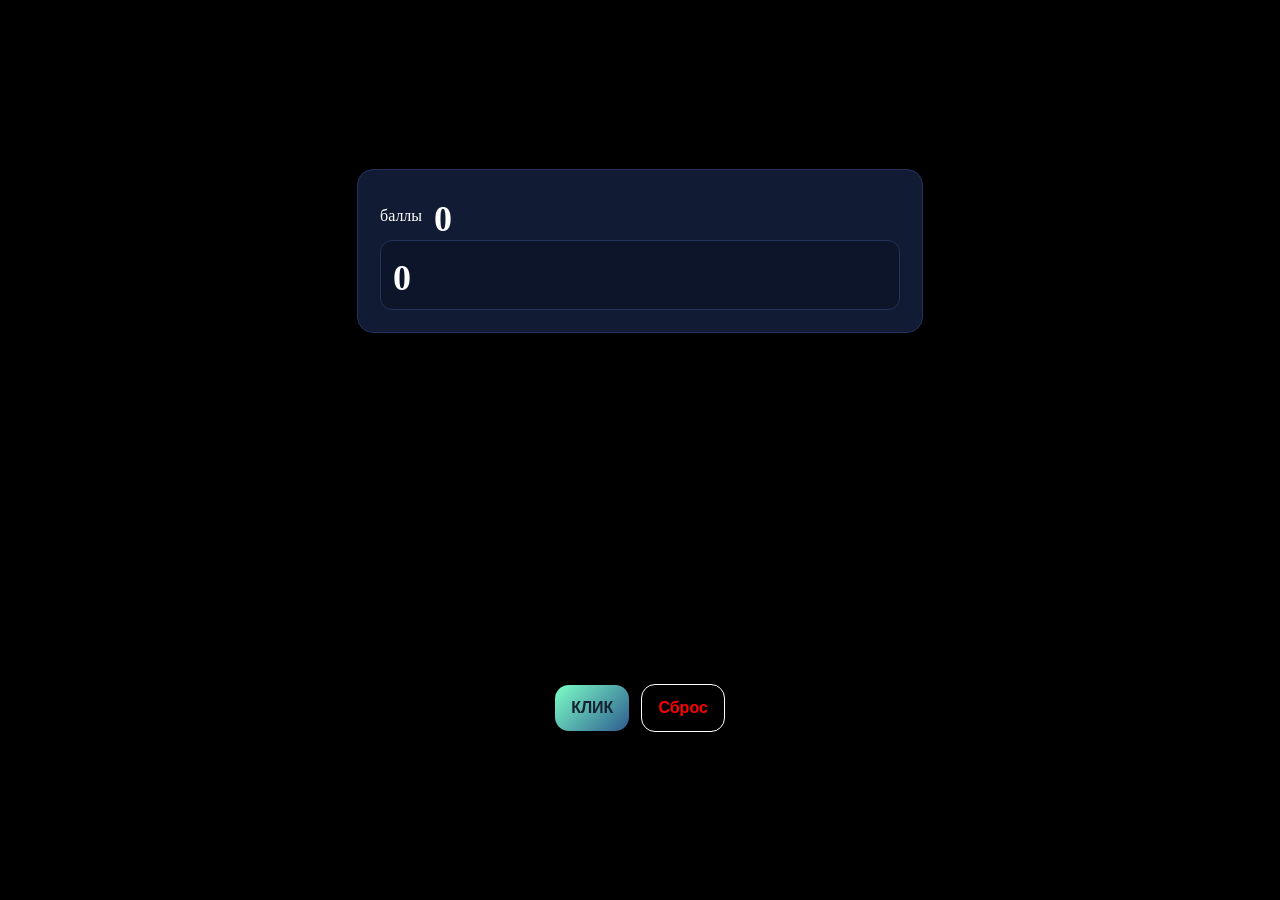
==== index.html @ a958e839 "Add files via upload" ====
<!doctype html>
<html lang="ru">
<head>
  <meta charset="utf-8" />
  <meta name="viewport" content="width=device-width, initial-scale=1" />
  <title>кликер(пока что без банана)</title>
  <style>
    :root { color-scheme: dark; }
    body {
      margin: 0; min-height: 100vh;
      display: grid; place-items: center;
      background: black;
      color: white;
    }
    .card {
      width: min(520px, 92vw);
      background: #111b33;
      border: 1px solid #24325c;
      border-radius: 16px;
      padding: 22px;
      box-shadow: 0 10px 30px rgba(0,0,0,.35);
    }
    h1 { margin: 0 0 10px; font-size: 20px; font-weight: 700; }
    .row { display: flex; gap: 12px; flex-wrap: wrap; align-items: center; }
    .stat {
      padding: 10px 12px;
      background: #0d152b;
      border: 1px solid #24325c;
      border-radius: 12px;
      flex: 1;
      min-width: 200px;
    }


    .big {
      font-size: 36px;
      font-weight: 800;
      letter-spacing: .5px;
      margin-top: 6px;
    }


    button {
      cursor: pointer;
      border: 0;
      border-radius: 14px;
      padding: 14px 16px;
      font-size: 16px;
      font-weight: 700;
      color: rgb(22, 33, 49);
      background: linear-gradient(135deg, #7dffc7, #2d5c8f);
      transition: transform .05s ease, filter .15s ease;
      user-select: none;
    }


    button:active {transform: translate(3px) scale(0.90)}
    .secondary {
    background: transparent;
    color: red;
    border: 1px solid rgb(255, 255, 255);
}


  .hint { opacity: .8; font-size: 13px; margin-top: 10px; }
  </style>
</head>
<body>
</html>
  <div class="card">
    <div class = "row">
         <div>баллы</div>
        <div id="score" class="big">0</div>
      </div>
      <div class="stat">
        <div id="clicks" class="big">0</div>
      </div>
    </div>


    <div class="row" style="margin-top: 14px;">
      <button id="clickBtn" title="Клик!">КЛИК</button>
      <button id="resetBtn" class="secondary" title="Сбросить прогресс">Сброс</button>
    </div>


     <script>
    const KEY = "simple_clicker_v1";
    const scoreEl = document.getElementById("score");
    const clicksEl = document.getElementById("clicks");
    const clickBtn = document.getElementById("clickBtn");
    const resetBtn = document.getElementById("resetBtn");
    let state = { score: 0, clicks: 0 };
    function load() {
      try {
        const raw = localStorage.getItem(KEY);
        if (!raw) return;
        const data = JSON.parse(raw);
        if (typeof data?.score === "number" && typeof data?.clicks === "number") {
          state = data;
        }
      } catch {}
    }


     function save() {
      localStorage.setItem(KEY, JSON.stringify(state));
    }
    function render() {
      scoreEl.textContent = state.score.toLocaleString("ru-RU");
      clicksEl.textContent = state.clicks.toLocaleString("ru-RU");
    }
    function clickOnce() {
      state.clicks += 1;
      state.score += 1; // 1 очко за клик
      render();
      save();
    }
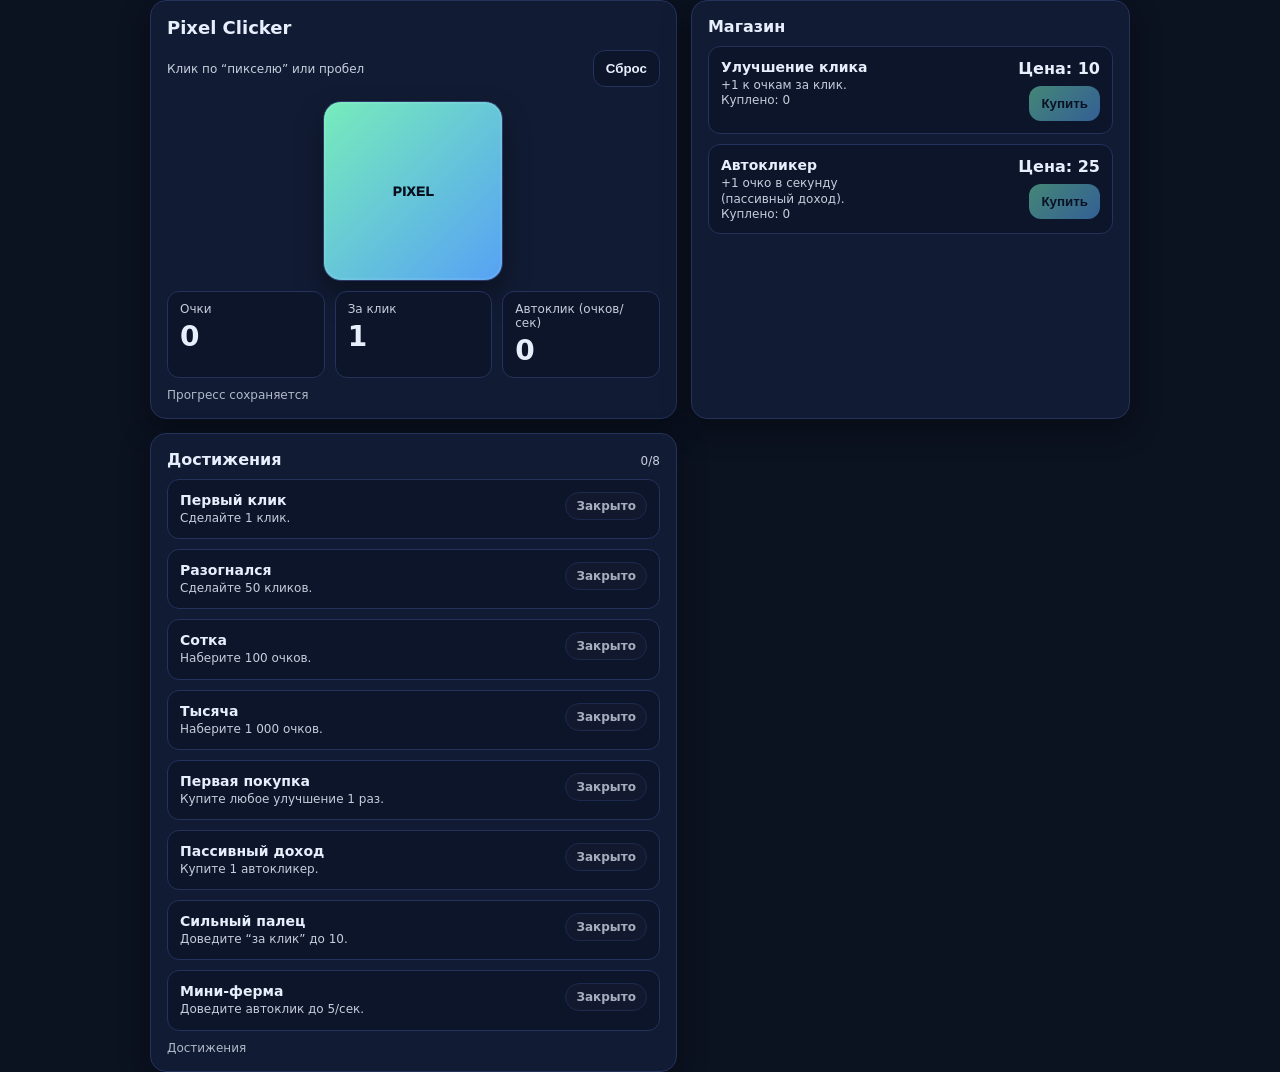
==== commit ea871467: "Rename index.html.html to index.html" ====
--- a/index.html
+++ b/index.html
@@ -3,116 +3,76 @@
 <head>
   <meta charset="utf-8" />
   <meta name="viewport" content="width=device-width, initial-scale=1" />
-  <title>кликер(пока что без банана)</title>
-  <style>
-    :root { color-scheme: dark; }
-    body {
-      margin: 0; min-height: 100vh;
-      display: grid; place-items: center;
-      background: black;
-      color: white;
-    }
-    .card {
-      width: min(520px, 92vw);
-      background: #111b33;
-      border: 1px solid #24325c;
-      border-radius: 16px;
-      padding: 22px;
-      box-shadow: 0 10px 30px rgba(0,0,0,.35);
-    }
-    h1 { margin: 0 0 10px; font-size: 20px; font-weight: 700; }
-    .row { display: flex; gap: 12px; flex-wrap: wrap; align-items: center; }
-    .stat {
-      padding: 10px 12px;
-      background: #0d152b;
-      border: 1px solid #24325c;
-      border-radius: 12px;
-      flex: 1;
-      min-width: 200px;
-    }
-
-
-    .big {
-      font-size: 36px;
-      font-weight: 800;
-      letter-spacing: .5px;
-      margin-top: 6px;
-    }
-
-
-    button {
-      cursor: pointer;
-      border: 0;
-      border-radius: 14px;
-      padding: 14px 16px;
-      font-size: 16px;
-      font-weight: 700;
-      color: rgb(22, 33, 49);
-      background: linear-gradient(135deg, #7dffc7, #2d5c8f);
-      transition: transform .05s ease, filter .15s ease;
-      user-select: none;
-    }
-
-
-    button:active {transform: translate(3px) scale(0.90)}
-    .secondary {
-    background: transparent;
-    color: red;
-    border: 1px solid rgb(255, 255, 255);
-}
-
-
-  .hint { opacity: .8; font-size: 13px; margin-top: 10px; }
-  </style>
+  <title>Pixel Clicker</title>
+  <link rel="stylesheet" href="style.css" />
 </head>
 <body>
-</html>
-  <div class="card">
-    <div class = "row">
-         <div>баллы</div>
-        <div id="score" class="big">0</div>
+  <div class="wrap">
+    <div class="card">
+      <h1>Pixel Clicker</h1>
+      <div class="row row-between">
+        <div class="tiny">Клик по “пикселю” или пробел</div>
+        <button id="resetBtn" title="Сбросить прогресс">Сброс</button>
       </div>
-      <div class="stat">
-        <div id="clicks" class="big">0</div>
+      <div class="row row-center">
+        <button id="pixelBtn" class="pixelBtn" title="Клик!">PIXEL</button>
+      </div>
+      <div class="stats">
+        <div class="stat">
+          <div class="label">Очки</div>
+          <div id="score" class="value">0</div>
+        </div>
+        <div class="stat">
+          <div class="label">За клик</div>
+          <div id="perClick" class="value">1</div>
+        </div>
+        <div class="stat">
+          <div class="label">Автоклик (очков/сек)</div>
+          <div id="perSec" class="value">0</div>
+        </div>
+      </div>
+      <div class="hint">
+        Прогресс сохраняется
       </div>
     </div>
-
-
-    <div class="row" style="margin-top: 14px;">
-      <button id="clickBtn" title="Клик!">КЛИК</button>
-      <button id="resetBtn" class="secondary" title="Сбросить прогресс">Сброс</button>
+    <div class="card shop">
+      <h2>Магазин</h2>
+      <div class="item">
+        <div>
+          <strong>Улучшение клика</strong>
+          <div class="desc">+1 к очкам за клик.</div>
+          <div class="tiny">Куплено: <span id="clickUpgCount">0</span></div>
+        </div>
+        <div class="right">
+          <div class="price">Цена: <span id="clickUpgPrice">10</span></div>
+          <button id="buyClickUpg" class="primary">Купить</button>
+        </div>
+      </div>
+      <div class="item">
+        <div>
+          <strong>Автокликер</strong>
+          <div class="desc">+1 очко в секунду (пассивный доход).</div>
+          <div class="tiny">Куплено: <span id="autoCount">0</span></div>
+        </div>
+        <div class="right">
+          <div class="price">Цена: <span id="autoPrice">25</span></div>
+          <button id="buyAuto" class="primary">Купить</button>
+        </div>
+      </div>
     </div>
-
-
-     <script>
-    const KEY = "simple_clicker_v1";
-    const scoreEl = document.getElementById("score");
-    const clicksEl = document.getElementById("clicks");
-    const clickBtn = document.getElementById("clickBtn");
-    const resetBtn = document.getElementById("resetBtn");
-    let state = { score: 0, clicks: 0 };
-    function load() {
-      try {
-        const raw = localStorage.getItem(KEY);
-        if (!raw) return;
-        const data = JSON.parse(raw);
-        if (typeof data?.score === "number" && typeof data?.clicks === "number") {
-          state = data;
-        }
-      } catch {}
-    }
-
-
-     function save() {
-      localStorage.setItem(KEY, JSON.stringify(state));
-    }
-    function render() {
-      scoreEl.textContent = state.score.toLocaleString("ru-RU");
-      clicksEl.textContent = state.clicks.toLocaleString("ru-RU");
-    }
-    function clickOnce() {
-      state.clicks += 1;
-      state.score += 1; // 1 очко за клик
-      render();
-      save();
-    }
+    <!-- Достижения -->
+    <div class="card achievements">
+      <div class="achHead">
+        <h2>Достижения</h2>
+        <div class="tiny"><span id="achProgress">0/0</span></div>
+      </div>
+      <div id="achList" class="achList"></div>
+      <div class="hint">
+        Достижения
+      </div>
+    </div>
+  </div>
+  <div id="toast" class="toast" aria-live="polite"></div>
+  <script src="script.js"></script>
+</body>
+</html>
--- a/style.css
+++ b/style.css
@@ -0,0 +1,145 @@
+:root { color-scheme: dark; }
+body{
+  margin:0; min-height:100vh; display:grid; place-items:center;
+  background:#0b1220; color:#e7eefc;
+  font-family: system-ui,-apple-system,Segoe UI,Roboto,Arial,sans-serif;
+}
+.wrap{
+  width:min(980px, 94vw);
+  display:grid;
+  grid-template-columns: 1.2fr 1fr;
+  gap:14px;
+}
+@media (max-width: 860px){
+  .wrap{ grid-template-columns: 1fr; }
+}
+.card{
+  background:#111b33;
+  border:1px solid #24325c;
+  border-radius:16px;
+  padding:16px;
+  box-shadow:0 10px 30px rgba(0,0,0,.35);
+}
+h1{ margin:0 0 10px; font-size:18px; }
+.row{ display:flex; gap:10px; flex-wrap:wrap; align-items:center; margin-top:12px; }
+.row-between{ justify-content:space-between; }
+.row-center{ margin-top:14px; justify-content:center; }
+.stats{
+  display:grid;
+  grid-template-columns: repeat(3, 1fr);
+  gap:10px;
+  margin-top:10px;
+}
+@media (max-width: 520px){
+  .stats{ grid-template-columns: 1fr; }
+}
+.stat{
+  padding:10px 12px;
+  background:#0d152b;
+  border:1px solid #24325c;
+  border-radius:12px;
+}
+.label{ opacity:.85; font-size:12px; }
+.value{ font-size:28px; font-weight:900; margin-top:4px; }
+.tiny{ font-size:12px; opacity:.85; }
+.hint{ margin-top:10px; font-size:12px; opacity:.75; }
+/* Кнопки */
+button{
+  cursor:pointer;
+  border-radius:12px;
+  border:1px solid #24325c;
+  background:#0d152b;
+  color:#e7eefc;
+  padding:10px 12px;
+  font-weight:800;
+}
+button.primary{
+  border:0;
+  color:#06101f;
+  background: linear-gradient(135deg, #7cf7c2, #5aa9ff);
+}
+button:disabled{ opacity:.5; cursor:not-allowed; }
+/* “Пиксель” для клика */
+.pixelBtn{
+  width: 180px;
+  height: 180px;
+  border-radius: 18px;
+  border: 1px solid #2b3a6a;
+  background: linear-gradient(135deg, rgba(124,247,194,.95), rgba(90,169,255,.95));
+  color:#06101f;
+  font-weight: 1000;
+  letter-spacing: .6px;
+  user-select:none;
+  box-shadow:
+    0 14px 28px rgba(0,0,0,.35),
+    inset 0 0 0 2px rgba(255,255,255,.08);
+  transition: transform .05s ease, filter .15s ease;
+}
+.pixelBtn:active{
+  transform: translateY(1px) scale(0.99);
+  filter: brightness(.95);
+}
+/* Магазин */
+.shop h2{ margin:0 0 10px; font-size:16px; }
+.item{
+  display:flex; gap:10px; align-items:flex-start; justify-content:space-between;
+  padding:12px;
+  background:#0d152b;
+  border:1px solid #24325c;
+  border-radius:12px;
+  margin-bottom:10px;
+}
+.item strong{ display:block; font-size:14px; margin-bottom:2px; }
+.desc{ opacity:.85; font-size:12px; line-height:1.35; }
+.right{ text-align:right; min-width:200px; }
+.price{ font-weight:900; margin-bottom:8px; }
+/* Достижения */
+.achievements h2{ margin:0; font-size:16px; }
+.achHead{ display:flex; justify-content:space-between; align-items:baseline; margin-bottom:10px; }
+.achList{ display:grid; gap:10px; }
+.ach{
+  display:flex;
+  justify-content:space-between;
+  align-items:flex-start;
+  gap:12px;
+  padding:12px;
+  background:#0d152b;
+  border:1px solid #24325c;
+  border-radius:12px;
+}
+.achLeft strong{ display:block; font-size:14px; margin-bottom:2px; }
+.achLeft .desc{ opacity:.85; font-size:12px; line-height:1.35; }
+.badge{
+  font-size:12px;
+  font-weight:900;
+  padding:6px 10px;
+  border-radius:999px;
+  border:1px solid #24325c;
+  background: rgba(255,255,255,0.03);
+  white-space:nowrap;
+}
+.badge.locked{ opacity:.7; }
+.badge.unlocked{
+  border-color: rgba(124,247,194,.6);
+  background: rgba(124,247,194,.12);
+}
+/* Всплывающее уведомление */
+.toast{
+  position: fixed;
+  left: 50%;
+  bottom: 18px;
+  transform: translateX(-50%);
+  padding: 10px 12px;
+  border-radius: 12px;
+  border: 1px solid #24325c;
+  background: rgba(13,21,43,0.92);
+  color:#e7eefc;
+  box-shadow: 0 12px 28px rgba(0,0,0,.35);
+  opacity: 0;
+  pointer-events: none;
+  transition: opacity .2s ease, transform .2s ease;
+}
+.toast.show{
+  opacity: 1;
+  transform: translateX(-50%) translateY(-4px);
+}
